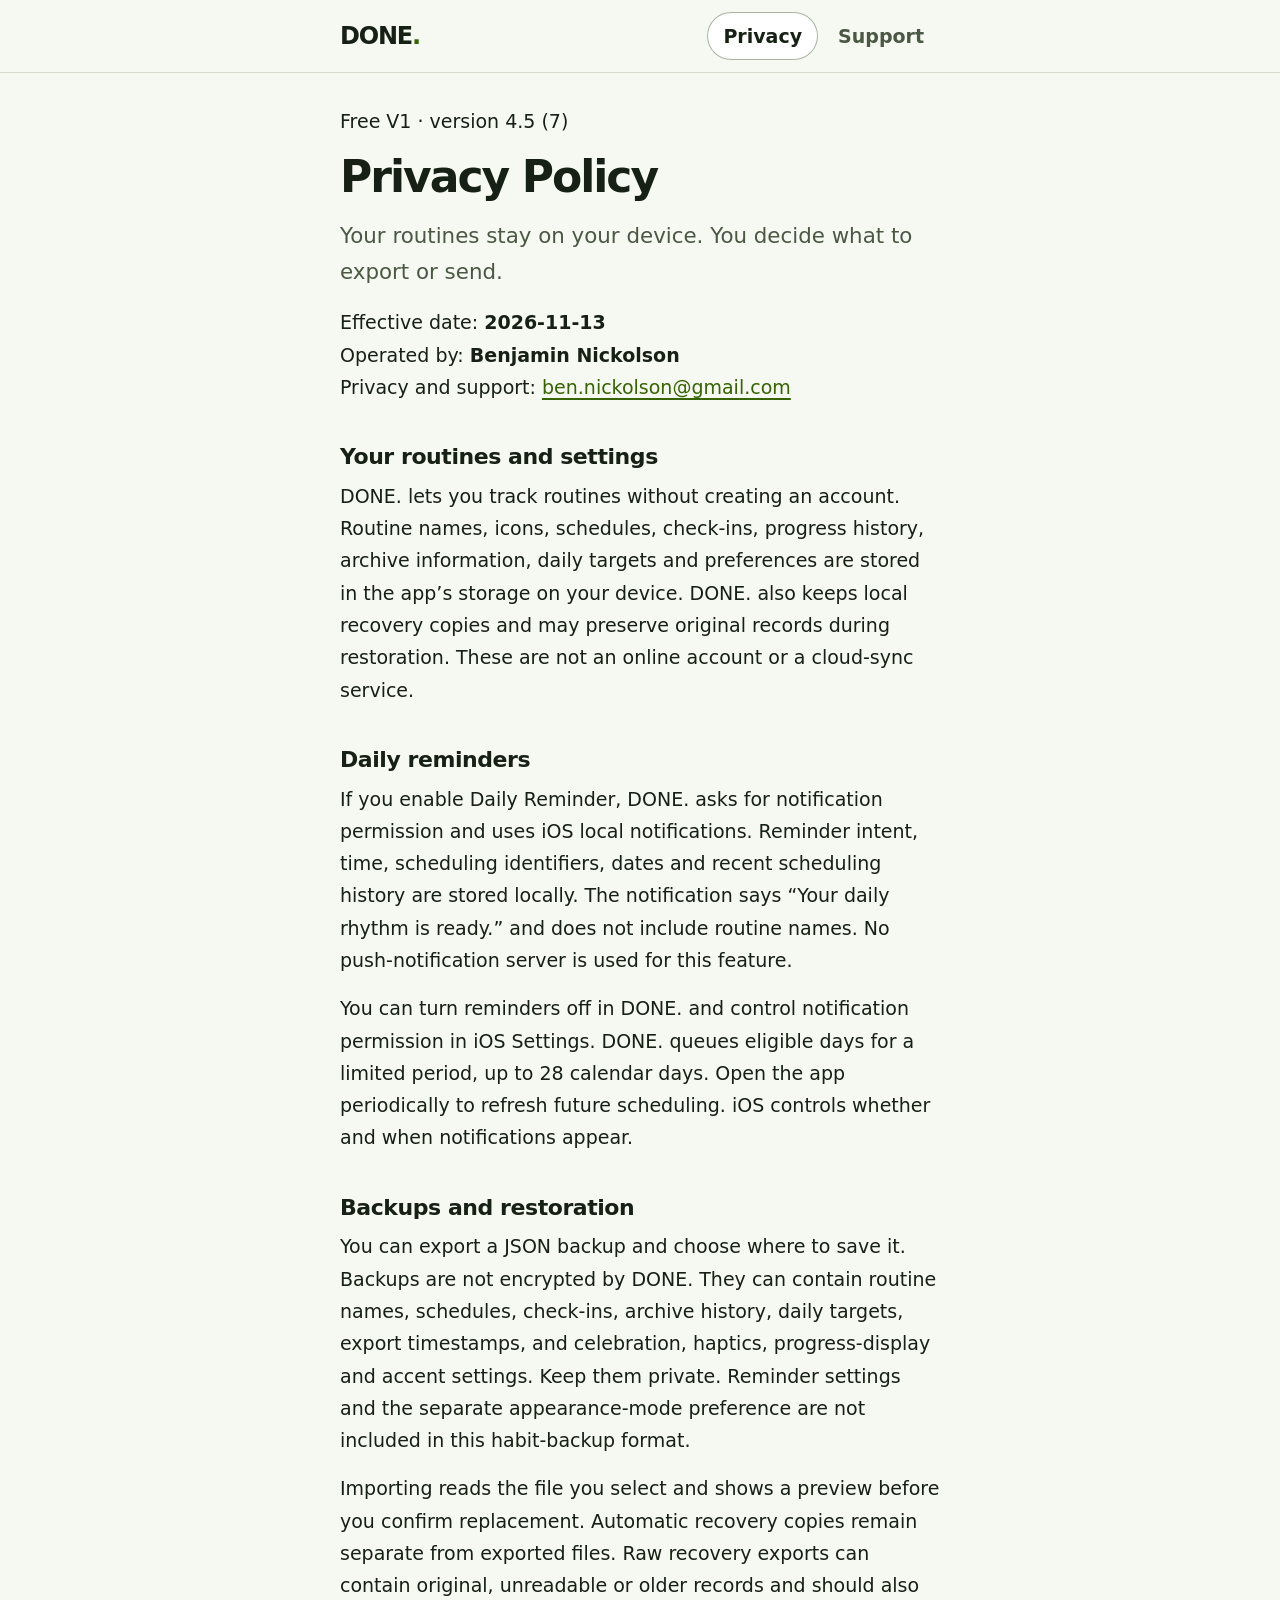
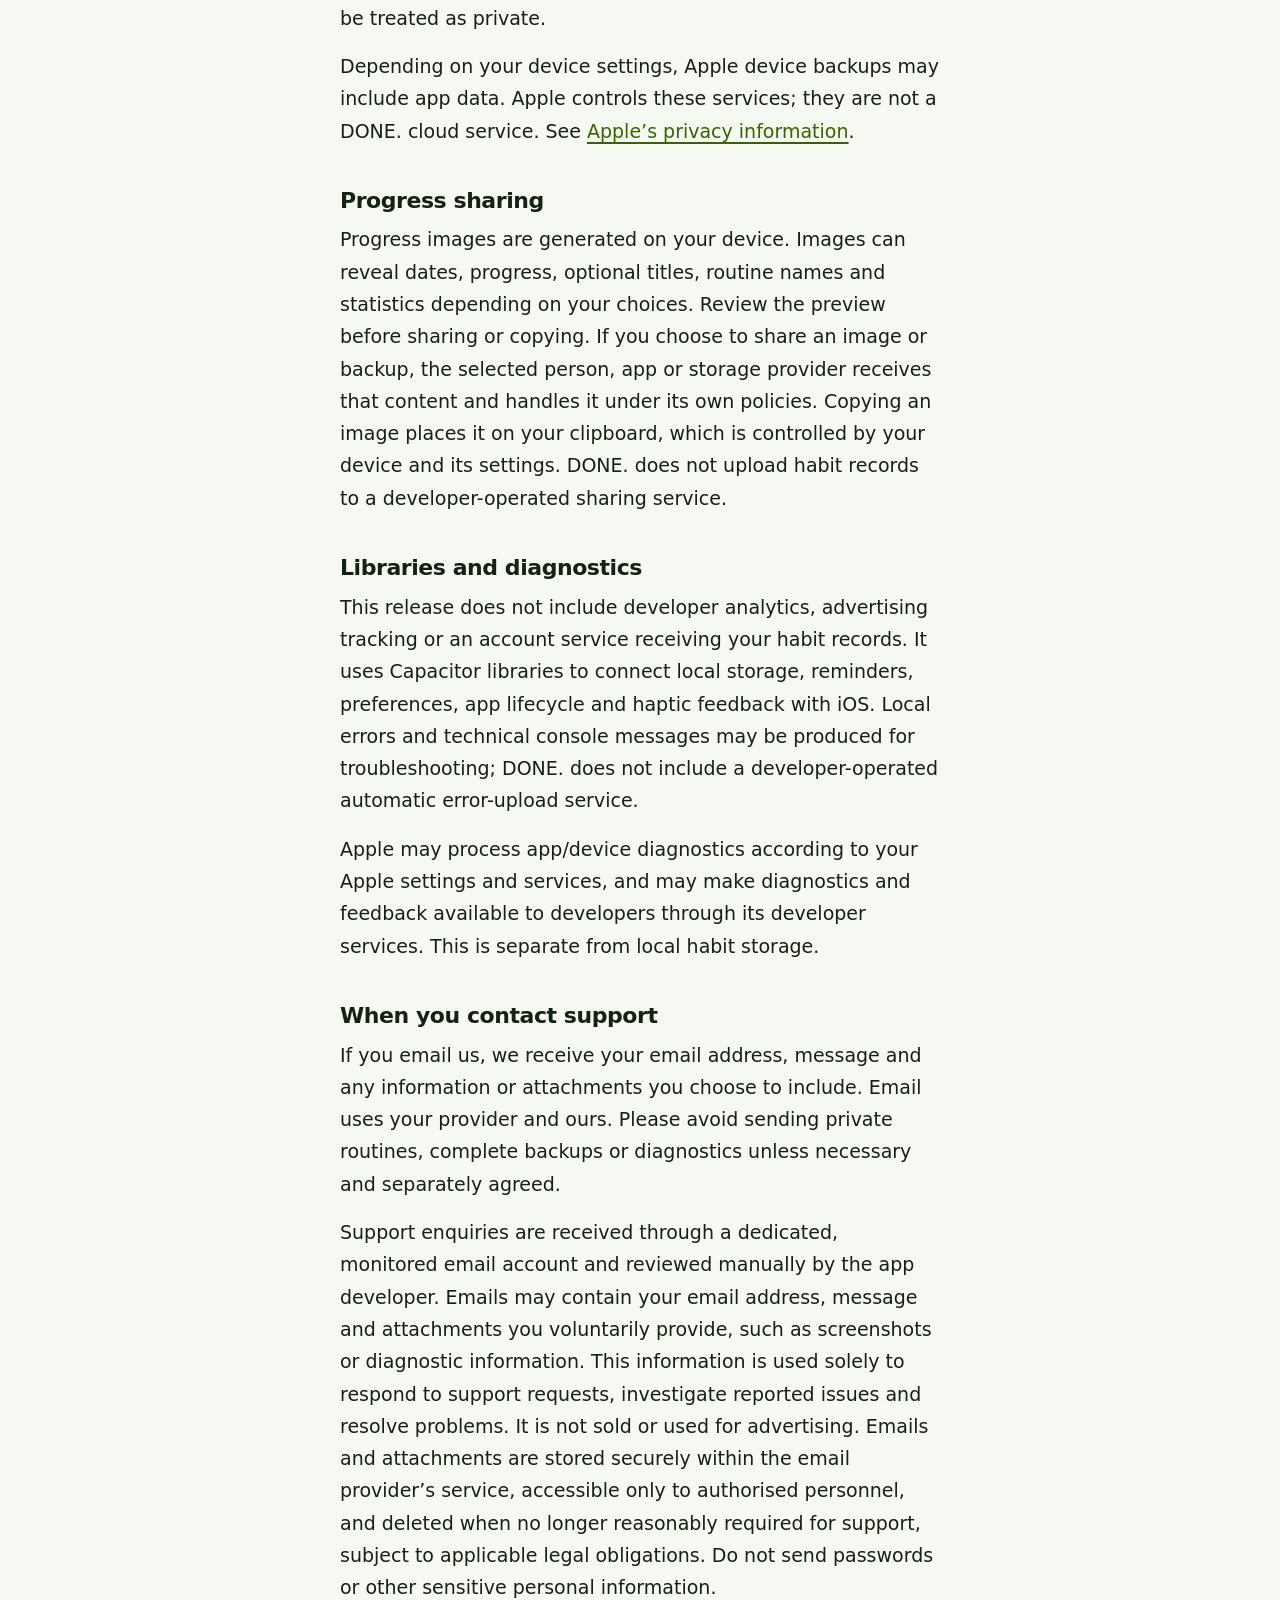
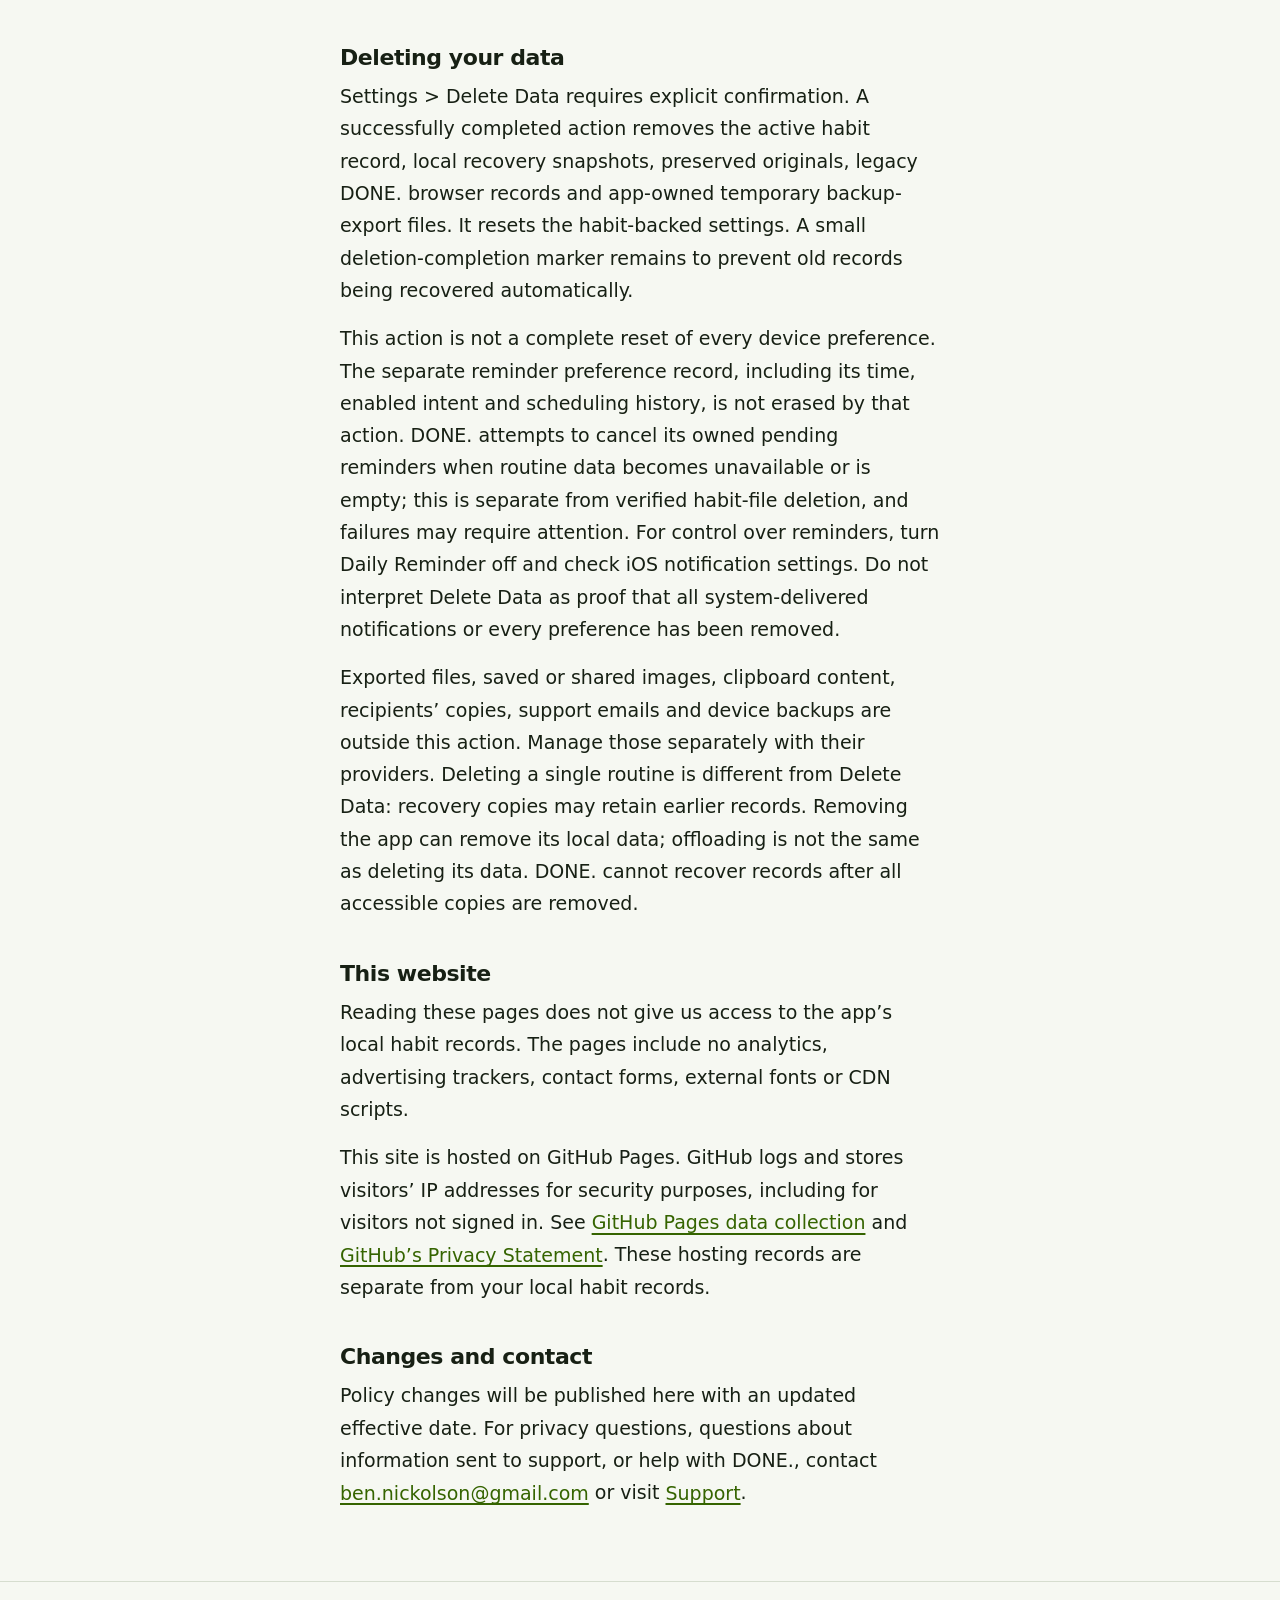
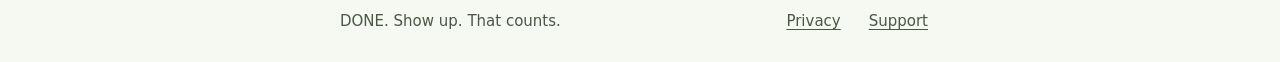
==== privacy/index.html @ 68730fa3 "Add files via upload" ====
<!doctype html>
<html lang="en">
<head>
  <meta charset="utf-8">
  <meta name="viewport" content="width=device-width, initial-scale=1, viewport-fit=cover">
  <meta name="robots" content="index, follow">
  <meta name="referrer" content="no-referrer">
  <meta http-equiv="Content-Security-Policy" content="default-src 'none'; style-src 'self'; img-src 'self' data:; base-uri 'none'; form-action 'none'">
  <title>Privacy Policy | DONE.</title>
  <meta name="description" content="How DONE. Free V1 handles routines, reminders, backups and support.">
  <meta property="og:title" content="Privacy Policy | DONE.">
  <meta property="og:description" content="How DONE. Free V1 handles routines, reminders, backups and support.">
  <meta property="og:type" content="website">
  <link rel="icon" href="data:,">
  <link rel="stylesheet" href="../site.css">
</head>
<body data-page="privacy">
  <a class="skip-link" href="#content">Skip to content</a>
  <header class="site-header">
    <div class="wrap">
      <a class="wordmark" href="../" aria-label="DONE. home">DONE<span>.</span></a>
      <nav class="site-nav" aria-label="Public information">
        <ul>
          <li><a href="../privacy/" data-nav="privacy" aria-current="page">Privacy</a></li>
          <li><a href="../support/" data-nav="support">Support</a></li>
        </ul>
      </nav>
    </div>
  </header>
  <main id="content" tabindex="-1">
    <div class="wrap">
      <article class="prose">
<p class="eyebrow">Free V1 · version 4.5 (7)</p>
<h1>Privacy Policy</h1>
<p class="lede">Your routines stay on your device. You decide what to export or send.</p>
<p>Effective date: <strong>2026-11-13</strong><br>Operated by: <strong>Benjamin Nickolson</strong><br>Privacy and support: <a href="mailto:ben.nickolson@gmail.com">ben.nickolson@gmail.com</a></p>
<h2>Your routines and settings</h2>
<p>DONE. lets you track routines without creating an account. Routine names, icons, schedules, check-ins, progress history, archive information, daily targets and preferences are stored in the app’s storage on your device. DONE. also keeps local recovery copies and may preserve original records during restoration. These are not an online account or a cloud-sync service.</p>
<h2>Daily reminders</h2>
<p>If you enable Daily Reminder, DONE. asks for notification permission and uses iOS local notifications. Reminder intent, time, scheduling identifiers, dates and recent scheduling history are stored locally. The notification says “Your daily rhythm is ready.” and does not include routine names. No push-notification server is used for this feature.</p>
<p>You can turn reminders off in DONE. and control notification permission in iOS Settings. DONE. queues eligible days for a limited period, up to 28 calendar days. Open the app periodically to refresh future scheduling. iOS controls whether and when notifications appear.</p>
<h2>Backups and restoration</h2>
<p>You can export a JSON backup and choose where to save it. Backups are not encrypted by DONE. They can contain routine names, schedules, check-ins, archive history, daily targets, export timestamps, and celebration, haptics, progress-display and accent settings. Keep them private. Reminder settings and the separate appearance-mode preference are not included in this habit-backup format.</p>
<p>Importing reads the file you select and shows a preview before you confirm replacement. Automatic recovery copies remain separate from exported files. Raw recovery exports can contain original, unreadable or older records and should also be treated as private.</p>
<p>Depending on your device settings, Apple device backups may include app data. Apple controls these services; they are not a DONE. cloud service. See <a href="https://www.apple.com/legal/privacy/">Apple’s privacy information</a>.</p>
<h2>Progress sharing</h2>
<p>Progress images are generated on your device. Images can reveal dates, progress, optional titles, routine names and statistics depending on your choices. Review the preview before sharing or copying. If you choose to share an image or backup, the selected person, app or storage provider receives that content and handles it under its own policies. Copying an image places it on your clipboard, which is controlled by your device and its settings. DONE. does not upload habit records to a developer-operated sharing service.</p>
<h2>Libraries and diagnostics</h2>
<p>This release does not include developer analytics, advertising tracking or an account service receiving your habit records. It uses Capacitor libraries to connect local storage, reminders, preferences, app lifecycle and haptic feedback with iOS. Local errors and technical console messages may be produced for troubleshooting; DONE. does not include a developer-operated automatic error-upload service.</p>
<p>Apple may process app/device diagnostics according to your Apple settings and services, and may make diagnostics and feedback available to developers through its developer services. This is separate from local habit storage.</p>
<h2>When you contact support</h2>
<p>If you email us, we receive your email address, message and any information or attachments you choose to include. Email uses your provider and ours. Please avoid sending private routines, complete backups or diagnostics unless necessary and separately agreed.</p>
<p>Support enquiries are received through a dedicated, monitored email account and reviewed manually by the app developer. Emails may contain your email address, message and attachments you voluntarily provide, such as screenshots or diagnostic information. This information is used solely to respond to support requests, investigate reported issues and resolve problems. It is not sold or used for advertising. Emails and attachments are stored securely within the email provider’s service, accessible only to authorised personnel, and deleted when no longer reasonably required for support, subject to applicable legal obligations. Do not send passwords or other sensitive personal information.</p>
<h2>Deleting your data</h2>
<p>Settings &gt; Delete Data requires explicit confirmation. A successfully completed action removes the active habit record, local recovery snapshots, preserved originals, legacy DONE. browser records and app-owned temporary backup-export files. It resets the habit-backed settings. A small deletion-completion marker remains to prevent old records being recovered automatically.</p>
<p>This action is not a complete reset of every device preference. The separate reminder preference record, including its time, enabled intent and scheduling history, is not erased by that action. DONE. attempts to cancel its owned pending reminders when routine data becomes unavailable or is empty; this is separate from verified habit-file deletion, and failures may require attention. For control over reminders, turn Daily Reminder off and check iOS notification settings. Do not interpret Delete Data as proof that all system-delivered notifications or every preference has been removed.</p>
<p>Exported files, saved or shared images, clipboard content, recipients’ copies, support emails and device backups are outside this action. Manage those separately with their providers. Deleting a single routine is different from Delete Data: recovery copies may retain earlier records. Removing the app can remove its local data; offloading is not the same as deleting its data. DONE. cannot recover records after all accessible copies are removed.</p>
<h2>This website</h2>
<p>Reading these pages does not give us access to the app’s local habit records. The pages include no analytics, advertising trackers, contact forms, external fonts or CDN scripts.</p>
<p>This site is hosted on GitHub Pages. GitHub logs and stores visitors’ IP addresses for security purposes, including for visitors not signed in. See <a href="https://docs.github.com/en/pages/getting-started-with-github-pages/what-is-github-pages#data-collection">GitHub Pages data collection</a> and <a href="https://docs.github.com/en/site-policy/privacy-policies/github-general-privacy-statement">GitHub’s Privacy Statement</a>. These hosting records are separate from your local habit records.</p>
<h2>Changes and contact</h2>
<p>Policy changes will be published here with an updated effective date. For privacy questions, questions about information sent to support, or help with DONE., contact <a href="mailto:ben.nickolson@gmail.com">ben.nickolson@gmail.com</a> or visit <a href="../support/">Support</a>.</p>

      </article>
    </div>
  </main>
  <footer class="site-footer">
    <div class="wrap">
      <p>DONE. Show up. That counts.</p>
      <nav aria-label="Footer">
        <ul>
          <li><a href="../privacy/">Privacy</a></li>
          <li><a href="../support/">Support</a></li>
        </ul>
      </nav>
    </div>
  </footer>
</body>
</html>
---- site.css ----
/* DONE. public information pages. Static, no external resources. */
:root {
  color-scheme: dark light;
  --bg: #0B0E0B; --surface: #171B16; --inset: #111510;
  --border: #32382F; --border-soft: #252B23;
  --text: #E9EEE6; --muted: #B4B8AF; --accent: #B4FF72; --on-accent: #10150D;
  --notice-bg: #2A2614; --notice-border: #8A7A35; --notice-text: #F2E7B8;
  --font: Manrope, ui-sans-serif, system-ui, -apple-system, "Segoe UI", sans-serif;
  --measure: 40rem; --tap: 48px; --radius: 14px;
}
@media (prefers-color-scheme: light) {
  :root {
    --bg: #F6F8F2; --surface: #FFFFFF; --inset: #F1F4EC;
    --border: #ABB4A2; --border-soft: #D6DDCF;
    --text: #172014; --muted: #4B5844; --accent: #356400; --on-accent: #FFFFFF;
    --notice-bg: #FBF3D6; --notice-border: #8A6D00; --notice-text: #3D3000;
  }
}
* { box-sizing: border-box; }
html { background: var(--bg); -webkit-text-size-adjust: 100%; }
body {
  margin: 0; min-height: 100dvh; background: var(--bg); color: var(--text);
  font-family: var(--font); font-size: 1.0625rem; line-height: 1.7;
  display: flex; flex-direction: column;
}
@media (min-width: 48rem) { body { font-size: 1.1875rem; } }

a { color: var(--accent); text-decoration-thickness: .08em; text-underline-offset: .2em; }
a:hover { text-decoration-thickness: .14em; }
:focus-visible { outline: 3px solid var(--accent); outline-offset: 3px; border-radius: 6px; }

.skip-link {
  position: absolute; left: 1rem; top: .5rem; z-index: 10;
  max-width: calc(100% - 2rem); transform: translateY(calc(-100% - 1rem));
  background: var(--accent); color: var(--on-accent); font-weight: 700;
  padding: .75rem 1rem; border-radius: 10px; text-decoration: none;
}
.skip-link:focus { transform: translateY(0); }

.wrap { width: 100%; max-width: var(--measure); margin: 0 auto; padding: 0 1.25rem; }

.site-header { border-bottom: 1px solid var(--border-soft); }
.site-header .wrap {
  display: flex; flex-wrap: wrap; align-items: center; justify-content: space-between;
  gap: .5rem 1rem; padding-top: .75rem; padding-bottom: .75rem;
}
.wordmark {
  display: inline-flex; align-items: center; min-height: var(--tap);
  font-size: 1.5rem; font-weight: 800; letter-spacing: -.05em;
  color: var(--text); text-decoration: none;
}
.wordmark span { color: var(--accent); }

.site-nav { max-width: 100%; }
.site-nav ul { display: flex; flex-wrap: wrap; gap: .25rem; margin: 0; padding: 0; list-style: none; }
.site-nav a {
  display: inline-flex; align-items: center; min-height: var(--tap); padding: 0 1rem;
  border-radius: 999px; color: var(--muted); font-weight: 600; text-decoration: none;
}
.site-nav a:hover { color: var(--text); background: var(--surface); }
.site-nav a[aria-current="page"] { color: var(--text); background: var(--surface); box-shadow: inset 0 0 0 1px var(--border); }

.review-notice {
  margin: 1.5rem 0 0; padding: 1rem 1.125rem;
  background: var(--notice-bg); color: var(--notice-text);
  border: 2px dashed var(--notice-border); border-radius: var(--radius);
  font-size: .9375rem; line-height: 1.55;
}
.review-notice strong { display: block; font-size: 1rem; letter-spacing: .02em; margin-bottom: .25rem; }
.review-notice p { margin: 0; }
.prose, .review-notice { overflow-wrap: anywhere; }

main { flex: 1; padding: 2rem 0 3.5rem; }
.prose h1 {
  font-size: clamp(2rem, 1.6rem + 2vw, 2.75rem); line-height: 1.1;
  letter-spacing: -.045em; font-weight: 800; margin: 0 0 1rem;
}
.prose h2 { font-size: 1.375rem; line-height: 1.3; letter-spacing: -.02em; margin: 2.5rem 0 .5rem; }
.prose h3 { font-size: 1.125rem; line-height: 1.35; margin: 1.75rem 0 .25rem; }
.prose p, .prose ul, .prose ol { margin: 0 0 1rem; }
.prose ul, .prose ol { padding-left: 1.25rem; }
.prose li { margin-bottom: .4rem; }
.prose li::marker { color: var(--muted); }
.prose strong { font-weight: 700; }
.prose hr { border: 0; border-top: 1px solid var(--border-soft); margin: 2.5rem 0; }
.prose .lede { font-size: 1.125em; color: var(--muted); }
.prose code { font-family: ui-monospace, SFMono-Regular, Menlo, monospace; font-size: .9em; background: var(--inset); padding: .1em .35em; border-radius: 6px; }
.prose a { overflow-wrap: anywhere; }
.prose li > a, .prose p > a { padding-block: .35em; }

.site-footer { border-top: 1px solid var(--border-soft); color: var(--muted); font-size: .9375rem; }
.site-footer .wrap { display: flex; flex-wrap: wrap; align-items: center; justify-content: space-between; gap: .5rem 1rem; padding-top: 1rem; padding-bottom: max(1rem, env(safe-area-inset-bottom)); }
.site-footer p { margin: 0; }
.site-footer ul { display: flex; flex-wrap: wrap; gap: 0 .25rem; margin: 0; padding: 0; list-style: none; }
.site-footer a { display: inline-flex; align-items: center; min-height: var(--tap); padding: 0 .75rem; color: var(--muted); }
.site-footer a:hover { color: var(--text); }

@media (prefers-reduced-motion: reduce) { * { transition: none !important; animation: none !important; } }
@media print {
  .site-nav, .skip-link { display: none; }
  body { background: #fff; color: #111; }
}
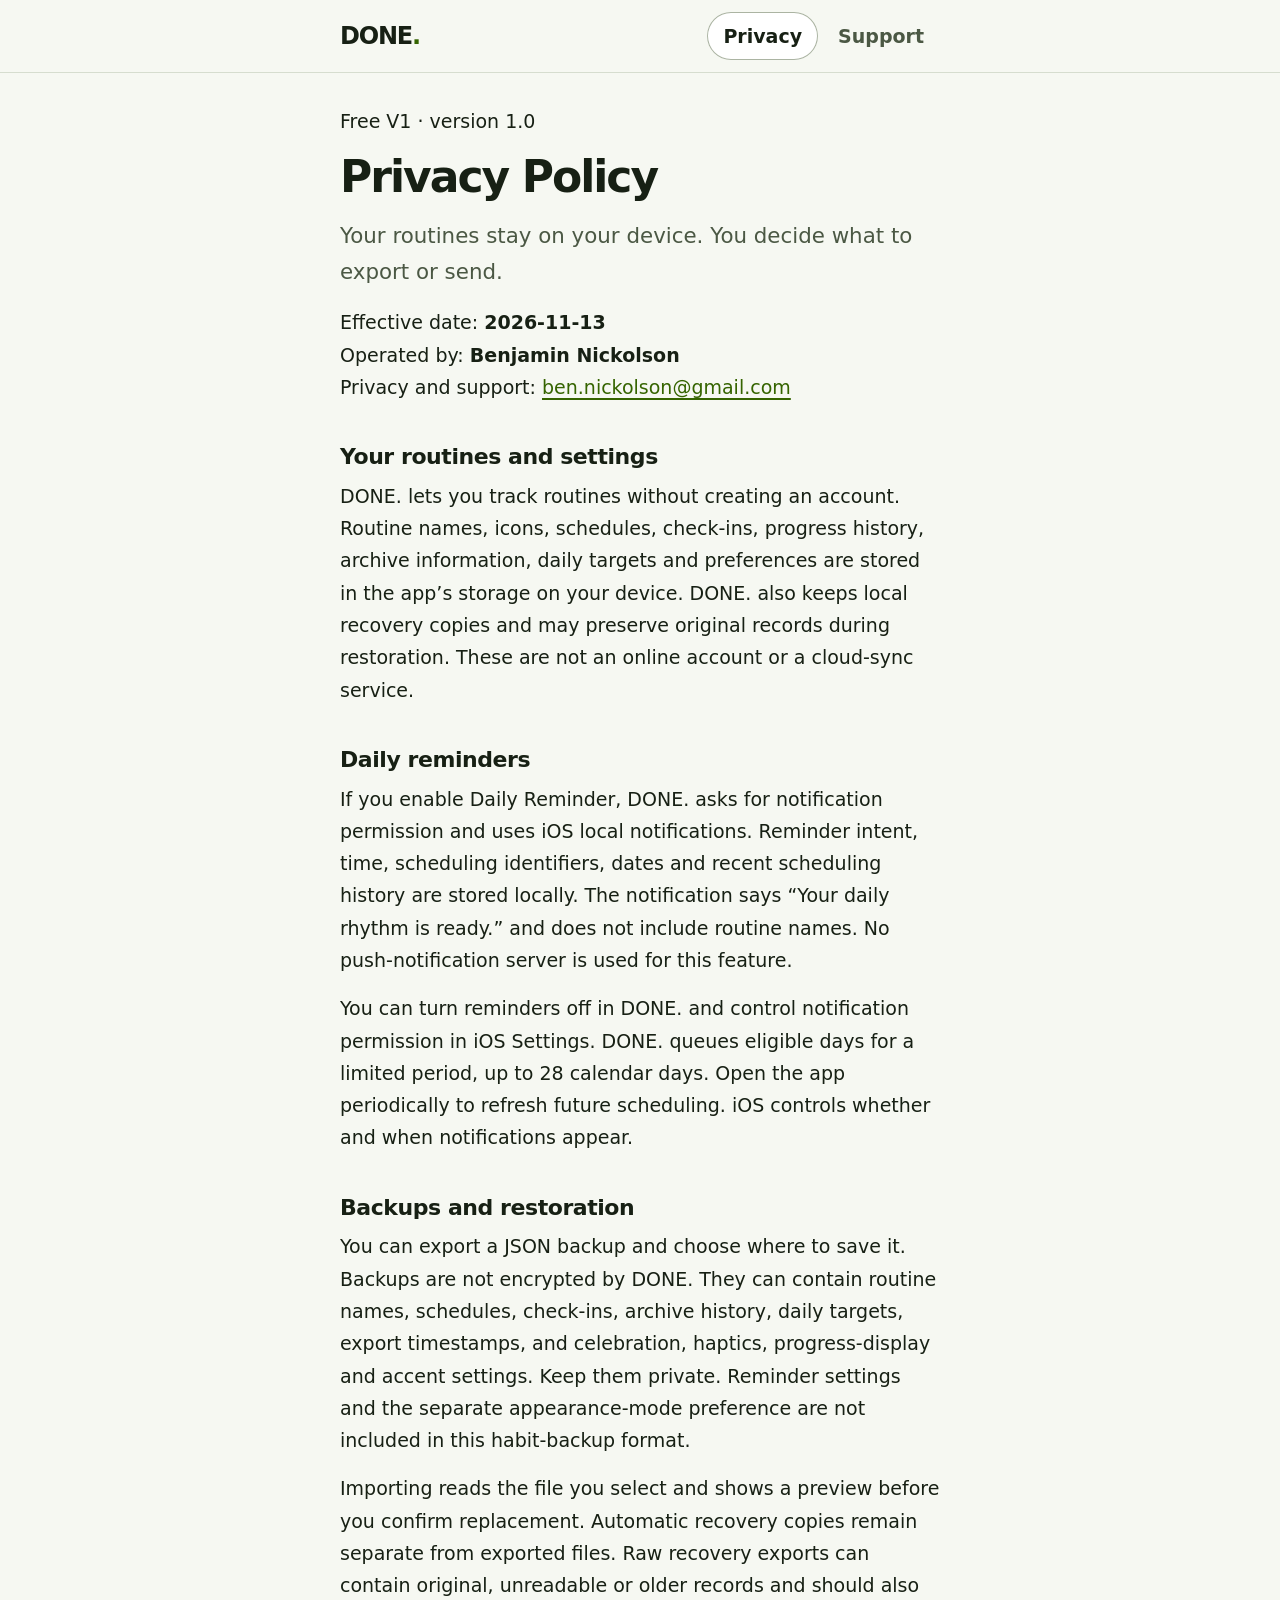
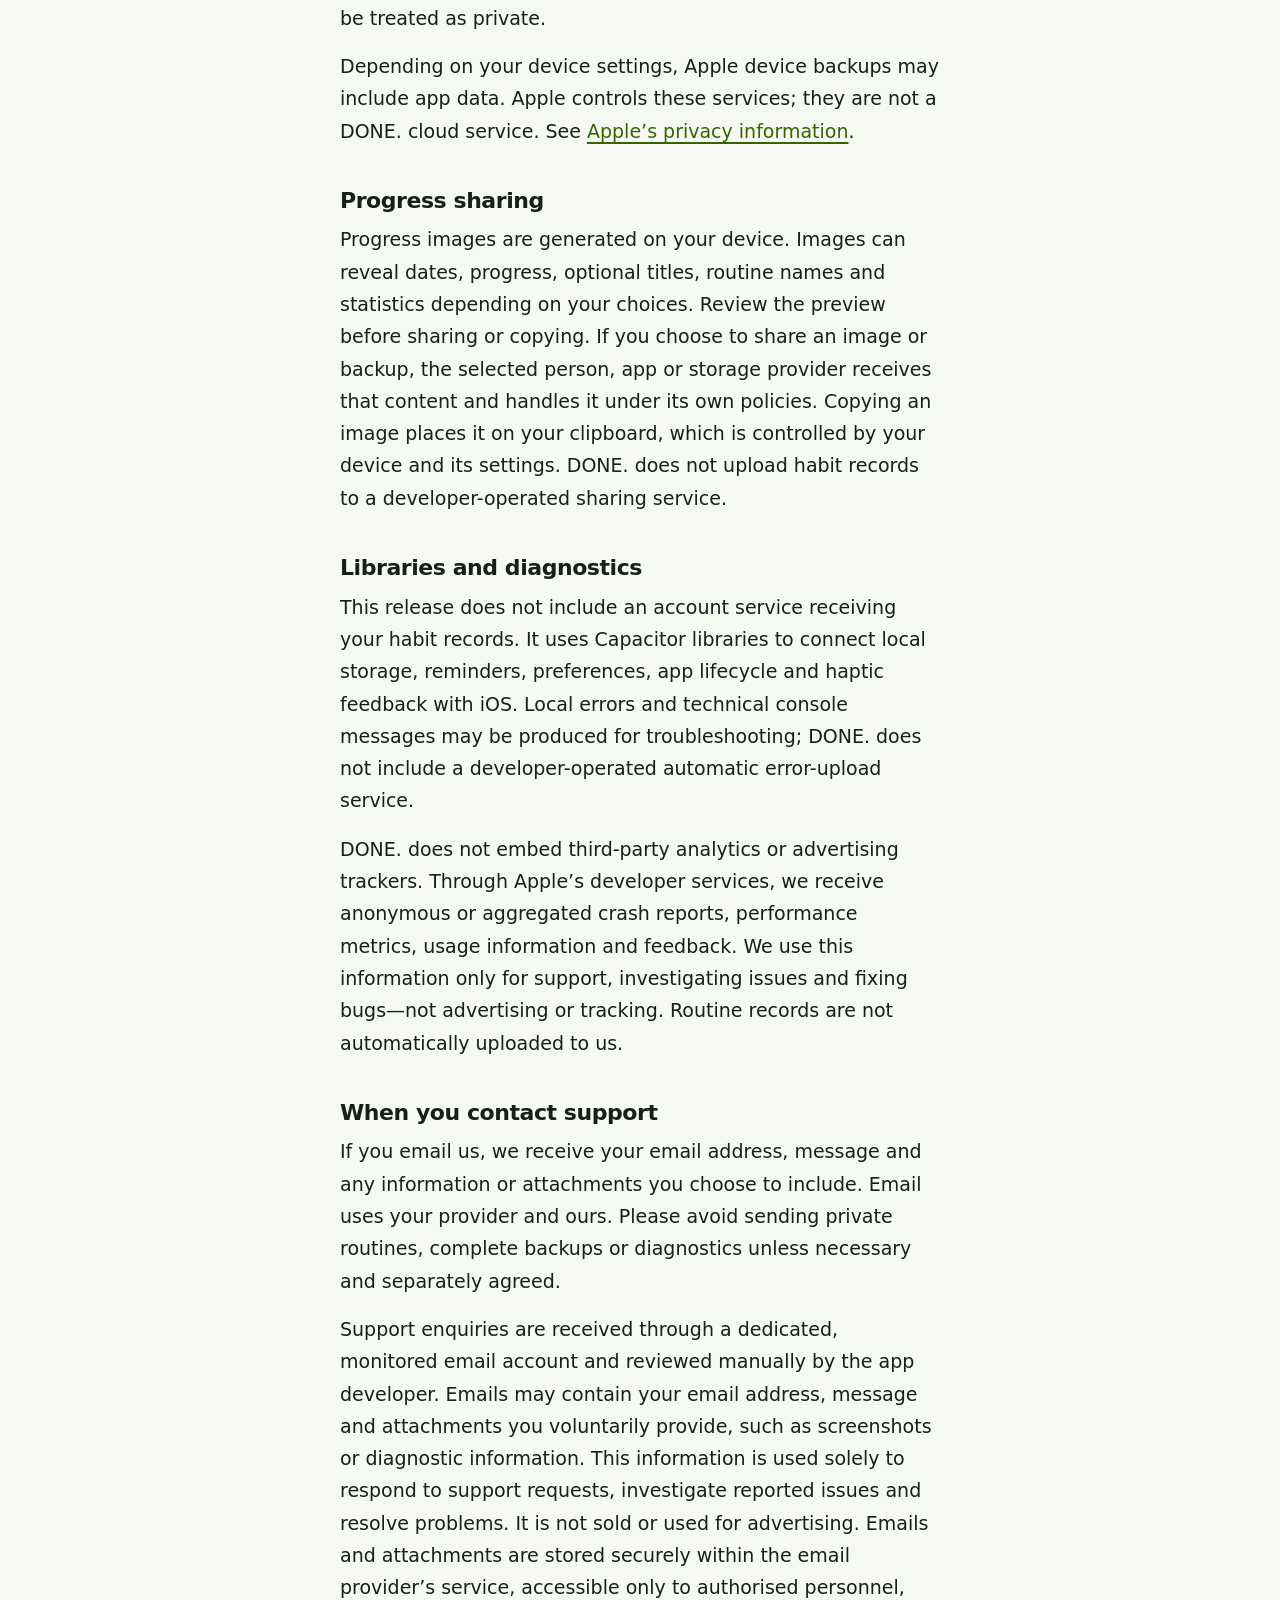
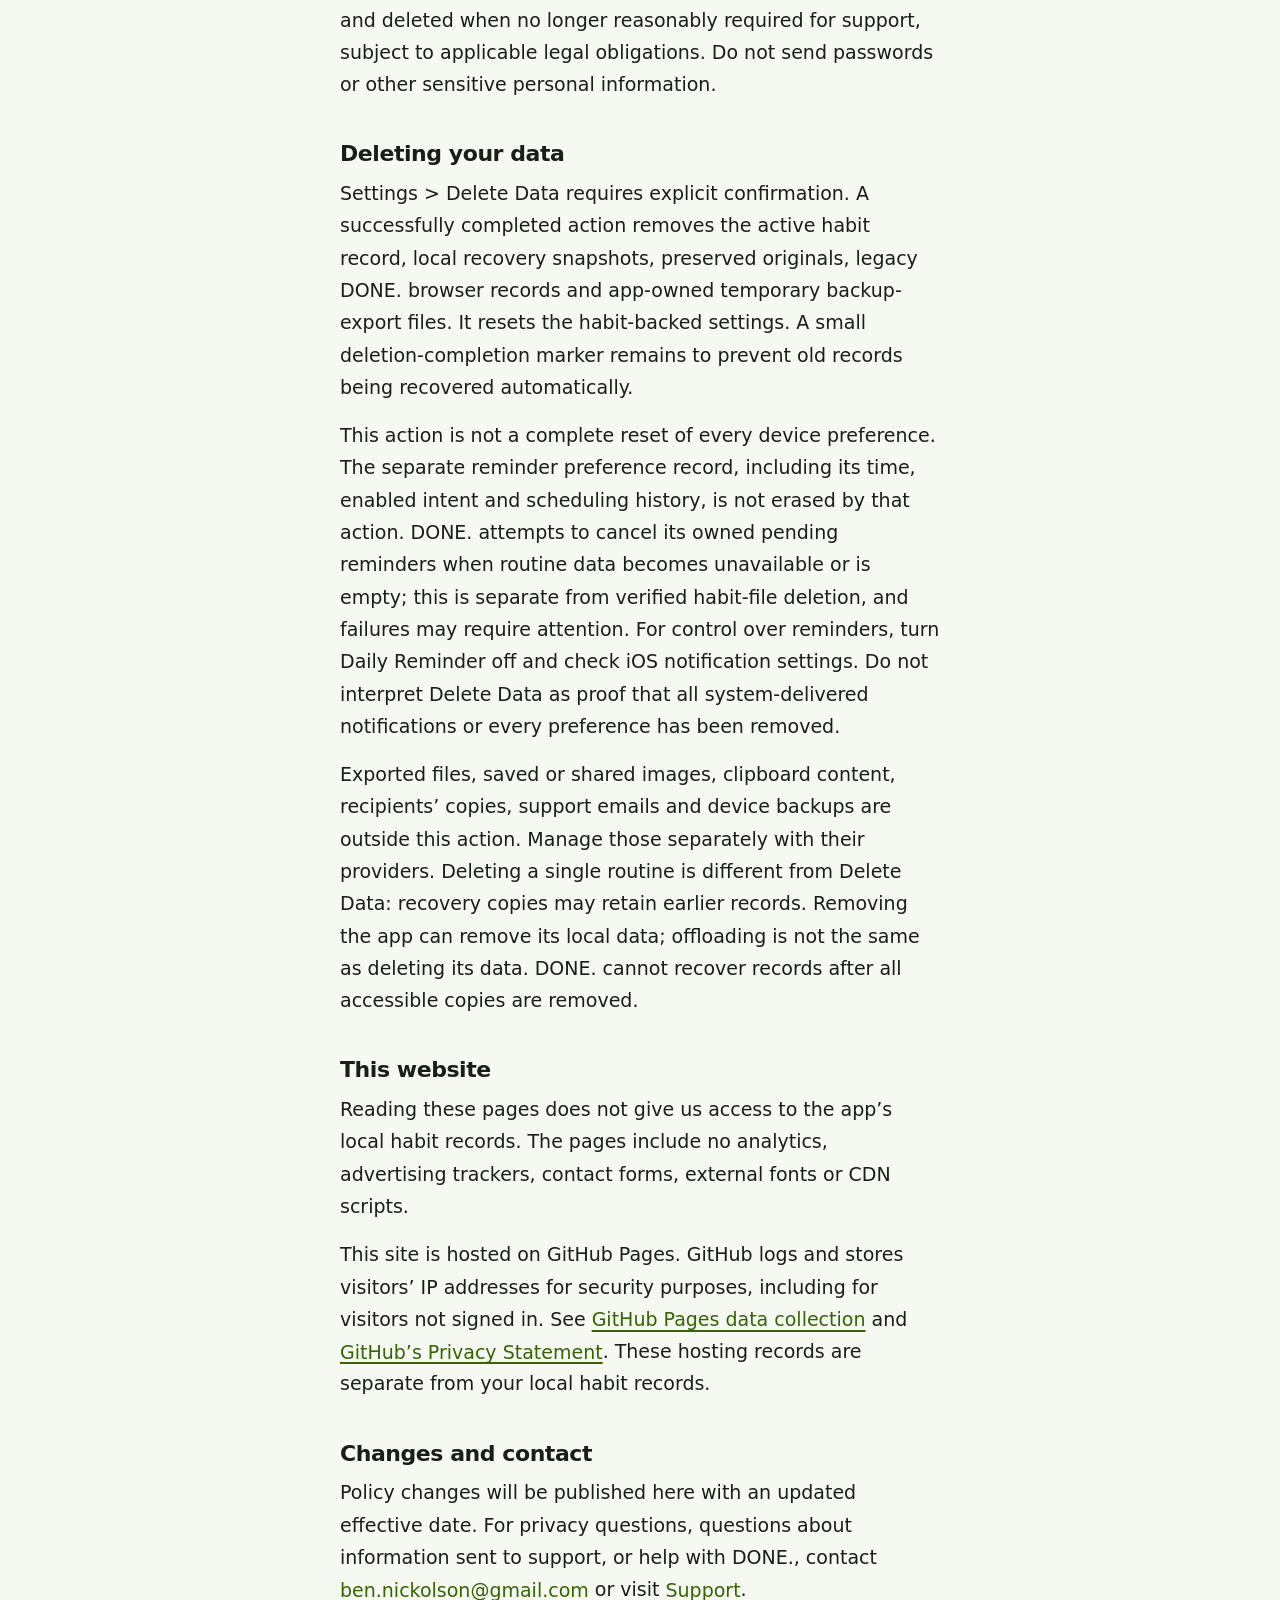
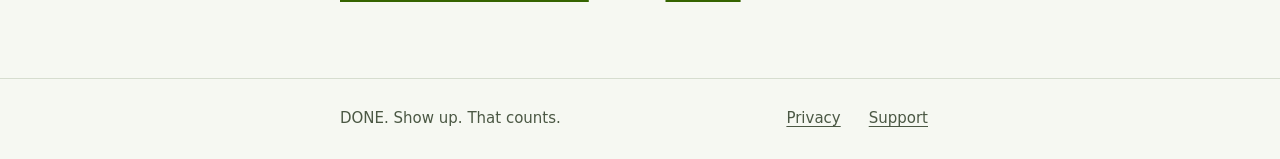
==== commit 2c899670: "Add files via upload" ====
--- a/privacy/index.html
+++ b/privacy/index.html
@@ -30,7 +30,7 @@
   <main id="content" tabindex="-1">
     <div class="wrap">
       <article class="prose">
-<p class="eyebrow">Free V1 · version 4.5 (7)</p>
+<p class="eyebrow">Free V1 · version 1.0</p>
 <h1>Privacy Policy</h1>
 <p class="lede">Your routines stay on your device. You decide what to export or send.</p>
 <p>Effective date: <strong>2026-11-13</strong><br>Operated by: <strong>Benjamin Nickolson</strong><br>Privacy and support: <a href="mailto:ben.nickolson@gmail.com">ben.nickolson@gmail.com</a></p>
@@ -46,8 +46,8 @@
 <h2>Progress sharing</h2>
 <p>Progress images are generated on your device. Images can reveal dates, progress, optional titles, routine names and statistics depending on your choices. Review the preview before sharing or copying. If you choose to share an image or backup, the selected person, app or storage provider receives that content and handles it under its own policies. Copying an image places it on your clipboard, which is controlled by your device and its settings. DONE. does not upload habit records to a developer-operated sharing service.</p>
 <h2>Libraries and diagnostics</h2>
-<p>This release does not include developer analytics, advertising tracking or an account service receiving your habit records. It uses Capacitor libraries to connect local storage, reminders, preferences, app lifecycle and haptic feedback with iOS. Local errors and technical console messages may be produced for troubleshooting; DONE. does not include a developer-operated automatic error-upload service.</p>
-<p>Apple may process app/device diagnostics according to your Apple settings and services, and may make diagnostics and feedback available to developers through its developer services. This is separate from local habit storage.</p>
+<p>This release does not include an account service receiving your habit records. It uses Capacitor libraries to connect local storage, reminders, preferences, app lifecycle and haptic feedback with iOS. Local errors and technical console messages may be produced for troubleshooting; DONE. does not include a developer-operated automatic error-upload service.</p>
+<p>DONE. does not embed third-party analytics or advertising trackers. Through Apple’s developer services, we receive anonymous or aggregated crash reports, performance metrics, usage information and feedback. We use this information only for support, investigating issues and fixing bugs—not advertising or tracking. Routine records are not automatically uploaded to us.</p>
 <h2>When you contact support</h2>
 <p>If you email us, we receive your email address, message and any information or attachments you choose to include. Email uses your provider and ours. Please avoid sending private routines, complete backups or diagnostics unless necessary and separately agreed.</p>
 <p>Support enquiries are received through a dedicated, monitored email account and reviewed manually by the app developer. Emails may contain your email address, message and attachments you voluntarily provide, such as screenshots or diagnostic information. This information is used solely to respond to support requests, investigate reported issues and resolve problems. It is not sold or used for advertising. Emails and attachments are stored securely within the email provider’s service, accessible only to authorised personnel, and deleted when no longer reasonably required for support, subject to applicable legal obligations. Do not send passwords or other sensitive personal information.</p>
